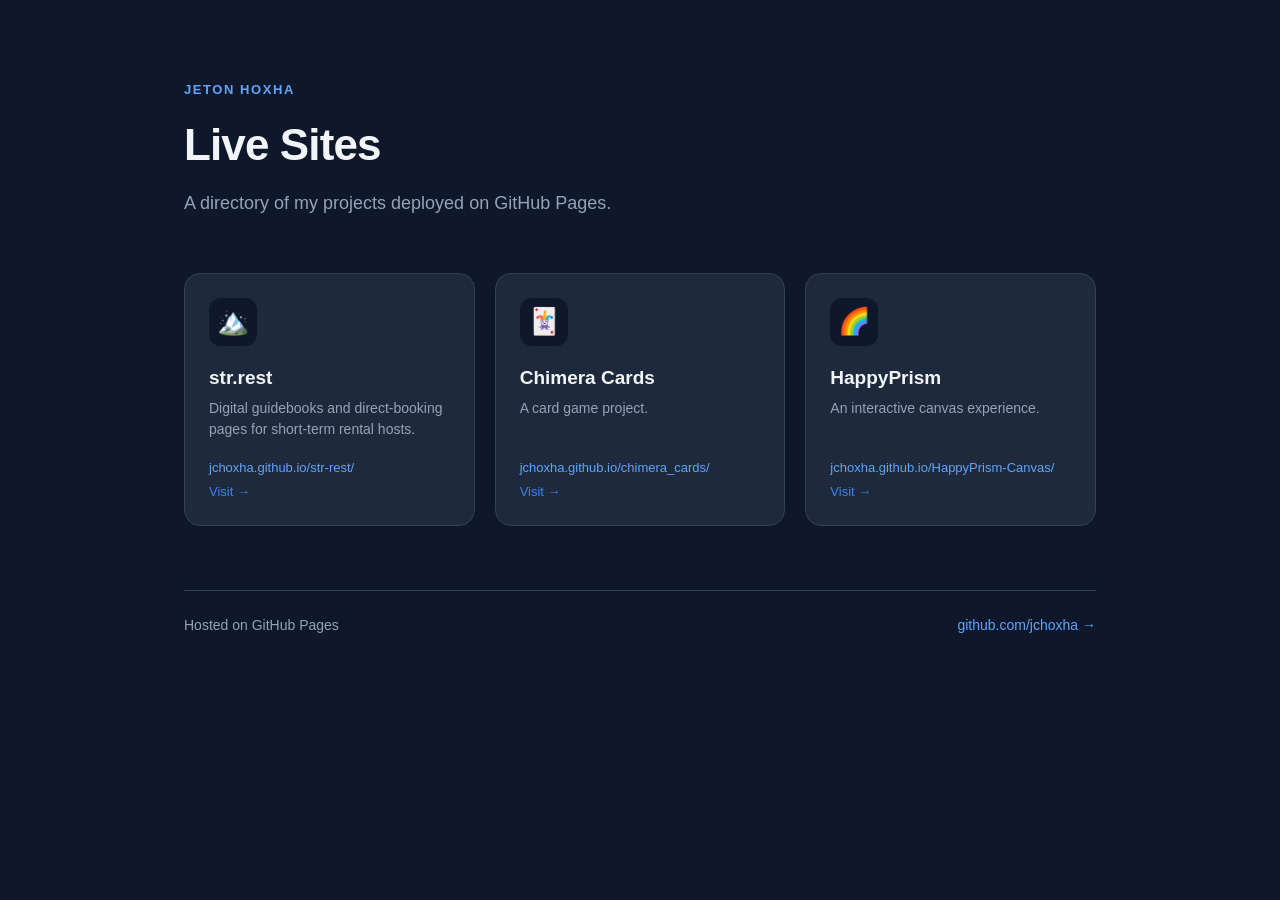
==== index.html @ ea003ee2 "Directory of live GitHub Pages sites Self-contained static index.html (no build) listing my deployed" ====
<!DOCTYPE html>
<html lang="en">
<head>
  <meta charset="UTF-8" />
  <meta name="viewport" content="width=device-width, initial-scale=1.0" />
  <title>Jeton Hoxha — Live Sites</title>
  <meta name="description" content="A directory of my live GitHub Pages sites and projects." />
  <link rel="icon" href="data:image/svg+xml,<svg xmlns='http://www.w3.org/2000/svg' viewBox='0 0 100 100'><text y='.9em' font-size='90'>🗂️</text></svg>" />
  <style>
    :root {
      --bg: #0f172a;
      --bg-card: #1e293b;
      --border: #334155;
      --border-hover: #3b82f6;
      --text: #f1f5f9;
      --text-muted: #94a3b8;
      --accent: #3b82f6;
      --accent-soft: #60a5fa;
    }
    * { box-sizing: border-box; margin: 0; padding: 0; }
    body {
      font-family: -apple-system, BlinkMacSystemFont, "Segoe UI", Roboto, Helvetica, Arial, sans-serif;
      background: var(--bg);
      color: var(--text);
      min-height: 100vh;
      line-height: 1.5;
      -webkit-font-smoothing: antialiased;
    }
    .wrap { max-width: 960px; margin: 0 auto; padding: 80px 24px 64px; }
    header { margin-bottom: 56px; }
    .eyebrow {
      font-size: 13px; font-weight: 600; letter-spacing: 0.12em;
      text-transform: uppercase; color: var(--accent-soft); margin-bottom: 12px;
    }
    h1 { font-size: 44px; font-weight: 700; letter-spacing: -0.02em; }
    .sub { font-size: 18px; color: var(--text-muted); margin-top: 12px; max-width: 560px; }
    .grid {
      display: grid; gap: 20px;
      grid-template-columns: repeat(auto-fill, minmax(280px, 1fr));
    }
    .card {
      display: flex; flex-direction: column;
      background: var(--bg-card);
      border: 1px solid var(--border);
      border-radius: 16px;
      padding: 24px;
      text-decoration: none;
      color: inherit;
      transition: transform 0.18s ease, border-color 0.18s ease;
    }
    .card:hover { transform: translateY(-4px); border-color: var(--border-hover); }
    .card-emoji {
      width: 48px; height: 48px; border-radius: 12px;
      background: var(--bg); display: flex; align-items: center;
      justify-content: center; font-size: 26px; margin-bottom: 18px;
    }
    .card-title { font-size: 19px; font-weight: 600; }
    .card-desc { font-size: 14px; color: var(--text-muted); margin-top: 6px; flex: 1; }
    .card-link {
      font-size: 13px; color: var(--accent-soft); margin-top: 18px;
      display: flex; align-items: center; gap: 6px;
      word-break: break-all;
    }
    .card-cta { margin-top: 4px; font-size: 13px; font-weight: 500; color: var(--accent); }
    footer {
      margin-top: 64px; padding-top: 24px; border-top: 1px solid var(--border);
      font-size: 14px; color: var(--text-muted);
      display: flex; flex-wrap: wrap; gap: 16px; justify-content: space-between;
    }
    footer a { color: var(--accent-soft); text-decoration: none; }
    footer a:hover { text-decoration: underline; }
    @media (max-width: 600px) { h1 { font-size: 34px; } .wrap { padding-top: 56px; } }
  </style>
</head>
<body>
  <div class="wrap">
    <header>
      <div class="eyebrow">Jeton Hoxha</div>
      <h1>Live Sites</h1>
      <p class="sub">A directory of my projects deployed on GitHub Pages.</p>
    </header>

    <main class="grid" id="sites">
      <!-- Cards are rendered from the SITES array below so adding a new site is one line. -->
    </main>

    <footer>
      <span>Hosted on GitHub Pages</span>
      <a href="https://github.com/jchoxha" target="_blank" rel="noopener">github.com/jchoxha →</a>
    </footer>
  </div>

  <script>
    // To add a site: append an entry. emoji is optional (defaults to 🔗).
    const SITES = [
      {
        emoji: "🏔️",
        title: "str.rest",
        desc: "Digital guidebooks and direct-booking pages for short-term rental hosts.",
        url: "https://jchoxha.github.io/str-rest/"
      },
      {
        emoji: "🃏",
        title: "Chimera Cards",
        desc: "A card game project.",
        url: "https://jchoxha.github.io/chimera_cards/"
      },
      {
        emoji: "🌈",
        title: "HappyPrism",
        desc: "An interactive canvas experience.",
        url: "https://jchoxha.github.io/HappyPrism-Canvas/"
      }
    ];

    const grid = document.getElementById("sites");
    grid.innerHTML = SITES.map(s => `
      <a class="card" href="${s.url}" target="_blank" rel="noopener">
        <div class="card-emoji">${s.emoji || "🔗"}</div>
        <div class="card-title">${s.title}</div>
        <div class="card-desc">${s.desc || ""}</div>
        <div class="card-link">${s.url.replace(/^https?:\/\//, "")}</div>
        <div class="card-cta">Visit →</div>
      </a>
    `).join("");
  </script>
</body>
</html>
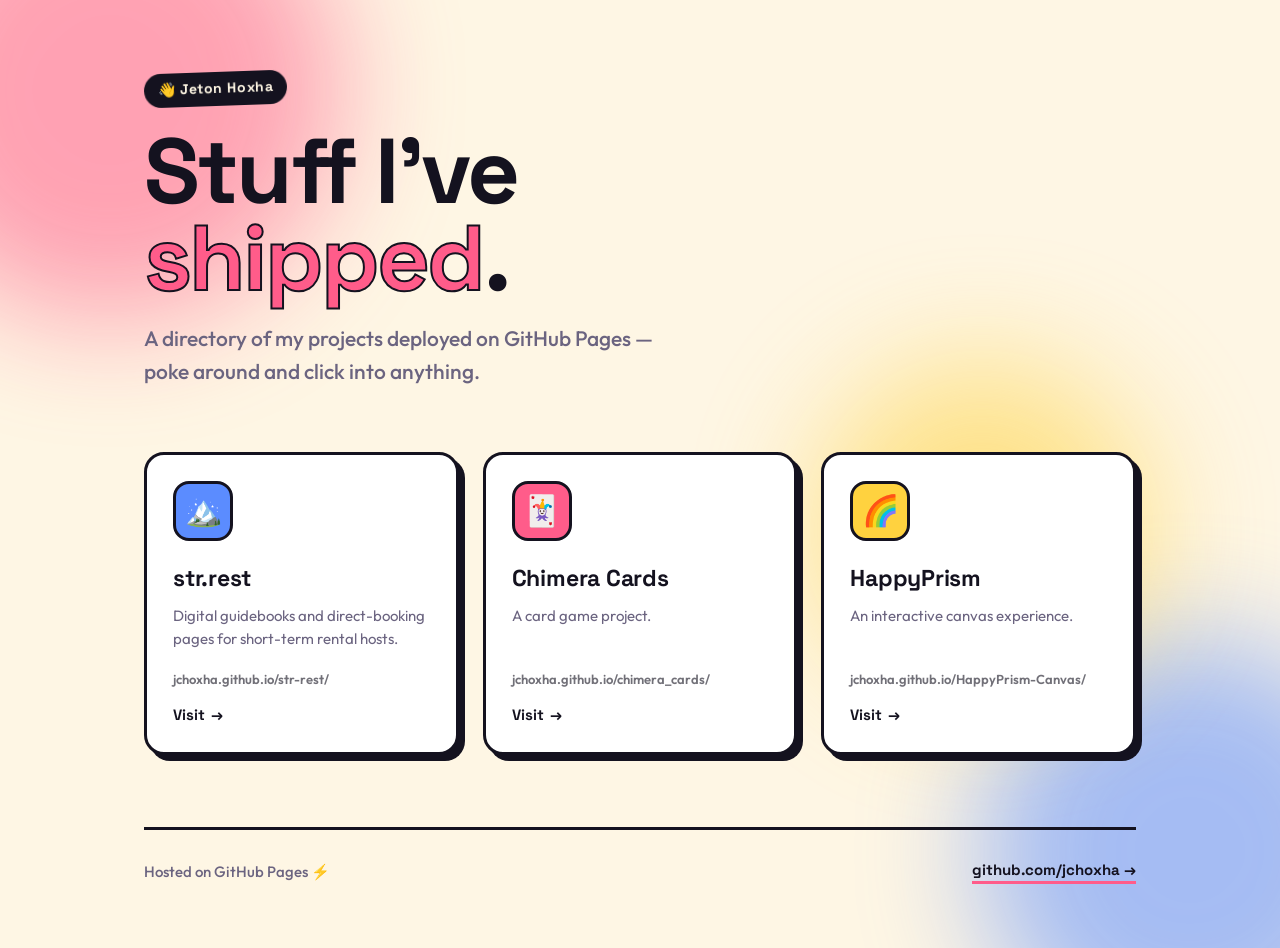
==== commit 603f5b0a: "Redesign site directory with bold, playful neo-brutalist look - Animated gradient background blobs (" ====
--- a/index.html
+++ b/index.html
@@ -5,79 +5,169 @@
   <meta name="viewport" content="width=device-width, initial-scale=1.0" />
   <title>Jeton Hoxha — Live Sites</title>
   <meta name="description" content="A directory of my live GitHub Pages sites and projects." />
-  <link rel="icon" href="data:image/svg+xml,<svg xmlns='http://www.w3.org/2000/svg' viewBox='0 0 100 100'><text y='.9em' font-size='90'>🗂️</text></svg>" />
+  <link rel="icon" href="data:image/svg+xml,<svg xmlns='http://www.w3.org/2000/svg' viewBox='0 0 100 100'><text y='.9em' font-size='90'>🚀</text></svg>" />
+  <link rel="preconnect" href="https://fonts.googleapis.com" />
+  <link rel="preconnect" href="https://fonts.gstatic.com" crossorigin />
+  <link href="https://fonts.googleapis.com/css2?family=Space+Grotesk:wght@400;500;600;700&family=Outfit:wght@400;500;600&display=swap" rel="stylesheet" />
   <style>
     :root {
-      --bg: #0f172a;
-      --bg-card: #1e293b;
-      --border: #334155;
-      --border-hover: #3b82f6;
-      --text: #f1f5f9;
-      --text-muted: #94a3b8;
-      --accent: #3b82f6;
-      --accent-soft: #60a5fa;
+      --ink: #14121f;
+      --paper: #fef6e4;
+      --paper-2: #fff;
+      --muted: #6b6480;
+      --line: #14121f;
+      --shadow: 6px 6px 0 var(--ink);
+      --shadow-lg: 10px 10px 0 var(--ink);
     }
     * { box-sizing: border-box; margin: 0; padding: 0; }
+    html { scroll-behavior: smooth; }
     body {
-      font-family: -apple-system, BlinkMacSystemFont, "Segoe UI", Roboto, Helvetica, Arial, sans-serif;
-      background: var(--bg);
-      color: var(--text);
+      font-family: "Outfit", -apple-system, BlinkMacSystemFont, "Segoe UI", sans-serif;
+      color: var(--ink);
+      background: var(--paper);
       min-height: 100vh;
-      line-height: 1.5;
+      line-height: 1.55;
       -webkit-font-smoothing: antialiased;
-    }
-    .wrap { max-width: 960px; margin: 0 auto; padding: 80px 24px 64px; }
-    header { margin-bottom: 56px; }
+      overflow-x: hidden;
+    }
+
+    /* Animated playful background blobs */
+    .blob {
+      position: fixed;
+      border-radius: 50%;
+      filter: blur(60px);
+      opacity: 0.55;
+      z-index: 0;
+      pointer-events: none;
+      animation: float 18s ease-in-out infinite;
+    }
+    .blob.b1 { width: 460px; height: 460px; background: #ff5c8a; top: -140px; left: -120px; }
+    .blob.b2 { width: 420px; height: 420px; background: #5b8cff; bottom: -160px; right: -120px; animation-delay: -6s; }
+    .blob.b3 { width: 340px; height: 340px; background: #ffd23f; top: 40%; right: 10%; animation-delay: -11s; }
+    @keyframes float {
+      0%, 100% { transform: translate(0, 0) scale(1); }
+      33% { transform: translate(40px, -50px) scale(1.1); }
+      66% { transform: translate(-30px, 40px) scale(0.95); }
+    }
+    @media (prefers-reduced-motion: reduce) {
+      .blob { animation: none; }
+      .card:hover { transform: none !important; }
+    }
+
+    .wrap { position: relative; z-index: 1; max-width: 1040px; margin: 0 auto; padding: 72px 24px 64px; }
+
+    /* Header */
+    header { margin-bottom: 64px; }
     .eyebrow {
-      font-size: 13px; font-weight: 600; letter-spacing: 0.12em;
-      text-transform: uppercase; color: var(--accent-soft); margin-bottom: 12px;
-    }
-    h1 { font-size: 44px; font-weight: 700; letter-spacing: -0.02em; }
-    .sub { font-size: 18px; color: var(--text-muted); margin-top: 12px; max-width: 560px; }
+      display: inline-block;
+      font-family: "Space Grotesk", sans-serif;
+      font-size: 14px; font-weight: 700; letter-spacing: 0.04em;
+      background: var(--ink); color: var(--paper);
+      padding: 6px 14px; border-radius: 999px;
+      transform: rotate(-2deg);
+      margin-bottom: 22px;
+    }
+    h1 {
+      font-family: "Space Grotesk", sans-serif;
+      font-size: clamp(48px, 9vw, 92px);
+      font-weight: 700; line-height: 0.95; letter-spacing: -0.03em;
+    }
+    h1 .pop {
+      display: inline-block;
+      color: #ff5c8a;
+      -webkit-text-stroke: 2px var(--ink);
+      transition: transform 0.2s ease;
+    }
+    h1 .pop:hover { transform: rotate(-4deg) scale(1.05); }
+    .sub {
+      font-size: clamp(17px, 2.2vw, 21px); color: var(--muted);
+      margin-top: 20px; max-width: 540px; font-weight: 500;
+    }
+
+    /* Grid */
     .grid {
-      display: grid; gap: 20px;
-      grid-template-columns: repeat(auto-fill, minmax(280px, 1fr));
+      display: grid; gap: 24px;
+      grid-template-columns: repeat(auto-fill, minmax(290px, 1fr));
     }
     .card {
+      position: relative;
       display: flex; flex-direction: column;
-      background: var(--bg-card);
-      border: 1px solid var(--border);
-      border-radius: 16px;
-      padding: 24px;
+      background: var(--paper-2);
+      border: 3px solid var(--ink);
+      border-radius: 20px;
+      padding: 26px;
       text-decoration: none;
       color: inherit;
-      transition: transform 0.18s ease, border-color 0.18s ease;
-    }
-    .card:hover { transform: translateY(-4px); border-color: var(--border-hover); }
+      box-shadow: var(--shadow);
+      transition: transform 0.18s cubic-bezier(.34,1.56,.64,1), box-shadow 0.18s ease;
+      overflow: hidden;
+    }
+    .card::before {
+      content: "";
+      position: absolute; inset: 0;
+      background: var(--card-color, #ff5c8a);
+      opacity: 0; transition: opacity 0.18s ease;
+      z-index: 0;
+    }
+    .card:hover { transform: translate(-2px, -6px) rotate(var(--tilt, -1deg)); box-shadow: var(--shadow-lg); }
+    .card:hover::before { opacity: 0.12; }
+    .card:focus-visible { outline: 3px dashed var(--ink); outline-offset: 3px; }
+    .card > * { position: relative; z-index: 1; }
     .card-emoji {
-      width: 48px; height: 48px; border-radius: 12px;
-      background: var(--bg); display: flex; align-items: center;
-      justify-content: center; font-size: 26px; margin-bottom: 18px;
-    }
-    .card-title { font-size: 19px; font-weight: 600; }
-    .card-desc { font-size: 14px; color: var(--text-muted); margin-top: 6px; flex: 1; }
+      width: 60px; height: 60px; border-radius: 16px;
+      background: var(--card-color, #ff5c8a);
+      border: 3px solid var(--ink);
+      display: flex; align-items: center; justify-content: center;
+      font-size: 30px; margin-bottom: 20px;
+      transition: transform 0.2s ease;
+    }
+    .card:hover .card-emoji { transform: rotate(-8deg) scale(1.08); }
+    .card-title {
+      font-family: "Space Grotesk", sans-serif;
+      font-size: 23px; font-weight: 700; letter-spacing: -0.01em;
+    }
+    .card-desc { font-size: 15px; color: var(--muted); margin-top: 8px; flex: 1; }
     .card-link {
-      font-size: 13px; color: var(--accent-soft); margin-top: 18px;
-      display: flex; align-items: center; gap: 6px;
-      word-break: break-all;
-    }
-    .card-cta { margin-top: 4px; font-size: 13px; font-weight: 500; color: var(--accent); }
+      font-size: 13px; font-weight: 600; color: var(--ink); opacity: 0.6;
+      margin-top: 18px; word-break: break-all;
+    }
+    .card-cta {
+      margin-top: 14px;
+      font-family: "Space Grotesk", sans-serif;
+      font-weight: 700; font-size: 15px;
+      display: inline-flex; align-items: center; gap: 6px;
+    }
+    .card-cta .arrow { transition: transform 0.2s ease; }
+    .card:hover .card-cta .arrow { transform: translateX(5px); }
+
+    /* Footer */
     footer {
-      margin-top: 64px; padding-top: 24px; border-top: 1px solid var(--border);
-      font-size: 14px; color: var(--text-muted);
-      display: flex; flex-wrap: wrap; gap: 16px; justify-content: space-between;
-    }
-    footer a { color: var(--accent-soft); text-decoration: none; }
-    footer a:hover { text-decoration: underline; }
-    @media (max-width: 600px) { h1 { font-size: 34px; } .wrap { padding-top: 56px; } }
+      margin-top: 72px; padding-top: 28px;
+      border-top: 3px solid var(--ink);
+      font-size: 15px; font-weight: 500; color: var(--muted);
+      display: flex; flex-wrap: wrap; gap: 16px; justify-content: space-between; align-items: center;
+    }
+    footer a {
+      font-family: "Space Grotesk", sans-serif; font-weight: 700;
+      color: var(--ink); text-decoration: none;
+      border-bottom: 3px solid #ff5c8a;
+      transition: background 0.15s ease;
+    }
+    footer a:hover { background: #ffd23f; }
+
+    @media (max-width: 600px) { .wrap { padding-top: 52px; } }
   </style>
 </head>
 <body>
+  <div class="blob b1"></div>
+  <div class="blob b2"></div>
+  <div class="blob b3"></div>
+
   <div class="wrap">
     <header>
-      <div class="eyebrow">Jeton Hoxha</div>
-      <h1>Live Sites</h1>
-      <p class="sub">A directory of my projects deployed on GitHub Pages.</p>
+      <span class="eyebrow">👋 Jeton Hoxha</span>
+      <h1>Stuff I've<br /><span class="pop">shipped</span>.</h1>
+      <p class="sub">A directory of my projects deployed on GitHub Pages — poke around and click into anything.</p>
     </header>
 
     <main class="grid" id="sites">
@@ -85,44 +175,54 @@
     </main>
 
     <footer>
-      <span>Hosted on GitHub Pages</span>
+      <span>Hosted on GitHub Pages ⚡</span>
       <a href="https://github.com/jchoxha" target="_blank" rel="noopener">github.com/jchoxha →</a>
     </footer>
   </div>
 
   <script>
-    // To add a site: append an entry. emoji is optional (defaults to 🔗).
+    // To add a site: append an entry. emoji & color are optional.
     const SITES = [
       {
         emoji: "🏔️",
         title: "str.rest",
         desc: "Digital guidebooks and direct-booking pages for short-term rental hosts.",
-        url: "https://jchoxha.github.io/str-rest/"
+        url: "https://jchoxha.github.io/str-rest/",
+        color: "#5b8cff"
       },
       {
         emoji: "🃏",
         title: "Chimera Cards",
         desc: "A card game project.",
-        url: "https://jchoxha.github.io/chimera_cards/"
+        url: "https://jchoxha.github.io/chimera_cards/",
+        color: "#ff5c8a"
       },
       {
         emoji: "🌈",
         title: "HappyPrism",
         desc: "An interactive canvas experience.",
-        url: "https://jchoxha.github.io/HappyPrism-Canvas/"
+        url: "https://jchoxha.github.io/HappyPrism-Canvas/",
+        color: "#ffd23f"
       }
     ];
 
+    // Fallback palette + slight random tilt for that hand-placed, playful feel.
+    const PALETTE = ["#ff5c8a", "#5b8cff", "#ffd23f", "#3ddc97", "#b06bff", "#ff8c42"];
+    const TILTS = ["-1.5deg", "1.2deg", "-1deg", "1.5deg"];
+
     const grid = document.getElementById("sites");
-    grid.innerHTML = SITES.map(s => `
-      <a class="card" href="${s.url}" target="_blank" rel="noopener">
+    grid.innerHTML = SITES.map((s, i) => {
+      const color = s.color || PALETTE[i % PALETTE.length];
+      const tilt = TILTS[i % TILTS.length];
+      return `
+      <a class="card" style="--card-color:${color}; --tilt:${tilt};" href="${s.url}" target="_blank" rel="noopener">
         <div class="card-emoji">${s.emoji || "🔗"}</div>
         <div class="card-title">${s.title}</div>
         <div class="card-desc">${s.desc || ""}</div>
         <div class="card-link">${s.url.replace(/^https?:\/\//, "")}</div>
-        <div class="card-cta">Visit →</div>
-      </a>
-    `).join("");
+        <div class="card-cta">Visit <span class="arrow">→</span></div>
+      </a>`;
+    }).join("");
   </script>
 </body>
 </html>
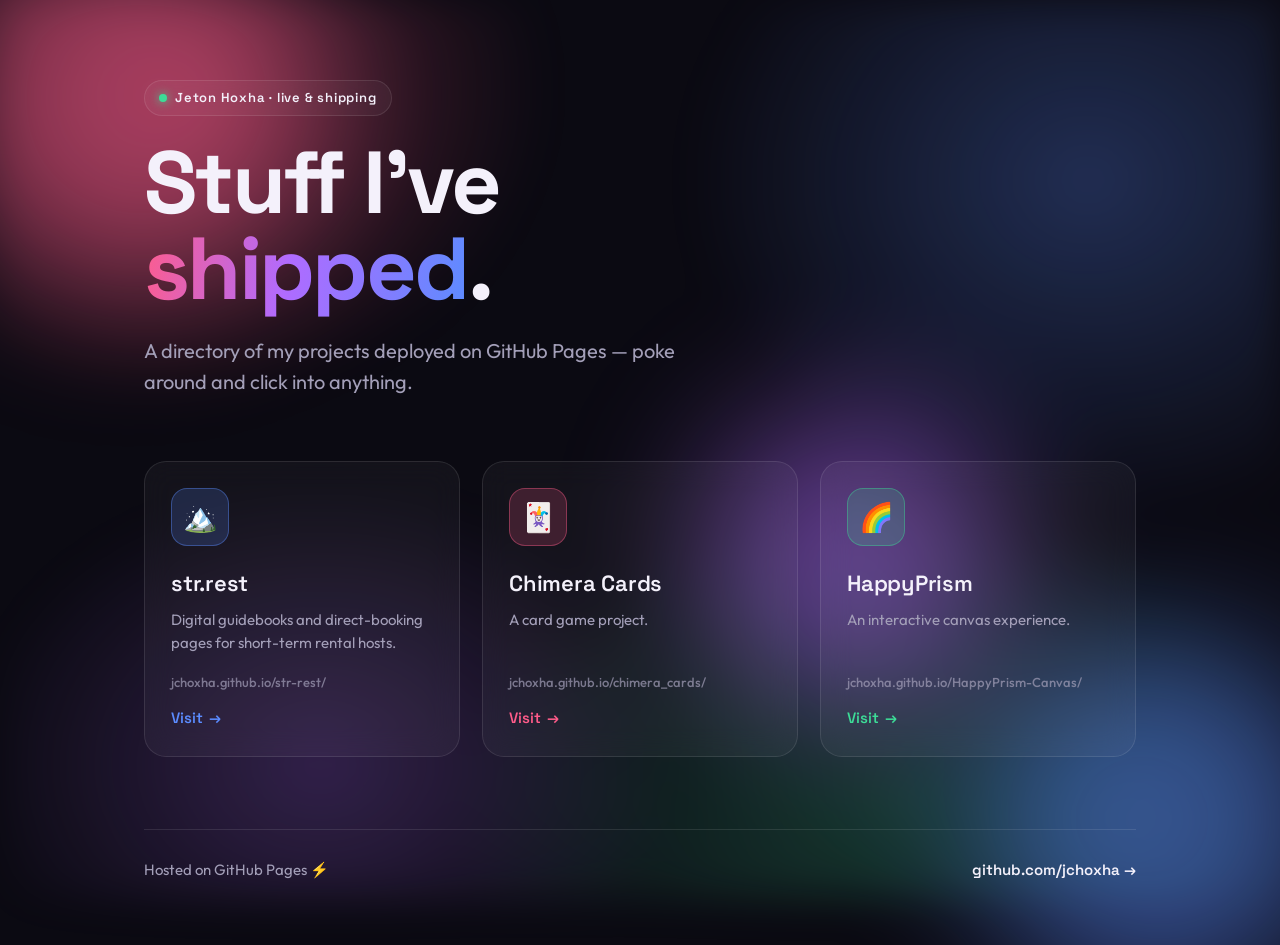
==== commit 074551e1: "Restyle directory to dark, playful glassmorphism look - Deep dark canvas with glowing animated gradi" ====
--- a/index.html
+++ b/index.html
@@ -11,162 +11,180 @@
   <link href="https://fonts.googleapis.com/css2?family=Space+Grotesk:wght@400;500;600;700&family=Outfit:wght@400;500;600&display=swap" rel="stylesheet" />
   <style>
     :root {
-      --ink: #14121f;
-      --paper: #fef6e4;
-      --paper-2: #fff;
-      --muted: #6b6480;
-      --line: #14121f;
-      --shadow: 6px 6px 0 var(--ink);
-      --shadow-lg: 10px 10px 0 var(--ink);
+      --bg: #0b0a12;
+      --bg-2: #120f1d;
+      --card: rgba(255, 255, 255, 0.04);
+      --card-hover: rgba(255, 255, 255, 0.07);
+      --border: rgba(255, 255, 255, 0.10);
+      --text: #f4f1fb;
+      --muted: #a39fb8;
     }
     * { box-sizing: border-box; margin: 0; padding: 0; }
     html { scroll-behavior: smooth; }
     body {
       font-family: "Outfit", -apple-system, BlinkMacSystemFont, "Segoe UI", sans-serif;
-      color: var(--ink);
-      background: var(--paper);
+      color: var(--text);
+      background: var(--bg);
       min-height: 100vh;
       line-height: 1.55;
       -webkit-font-smoothing: antialiased;
       overflow-x: hidden;
     }
 
-    /* Animated playful background blobs */
-    .blob {
-      position: fixed;
-      border-radius: 50%;
-      filter: blur(60px);
-      opacity: 0.55;
-      z-index: 0;
-      pointer-events: none;
-      animation: float 18s ease-in-out infinite;
-    }
-    .blob.b1 { width: 460px; height: 460px; background: #ff5c8a; top: -140px; left: -120px; }
-    .blob.b2 { width: 420px; height: 420px; background: #5b8cff; bottom: -160px; right: -120px; animation-delay: -6s; }
-    .blob.b3 { width: 340px; height: 340px; background: #ffd23f; top: 40%; right: 10%; animation-delay: -11s; }
+    /* Glowing animated background */
+    .bg {
+      position: fixed; inset: 0; z-index: 0; pointer-events: none;
+      background:
+        radial-gradient(40% 50% at 15% 10%, rgba(255, 92, 138, 0.30), transparent 70%),
+        radial-gradient(45% 55% at 85% 20%, rgba(91, 140, 255, 0.28), transparent 70%),
+        radial-gradient(50% 50% at 70% 90%, rgba(61, 220, 151, 0.22), transparent 70%),
+        radial-gradient(40% 45% at 25% 85%, rgba(176, 107, 255, 0.24), transparent 70%);
+      filter: blur(20px);
+    }
+    .bg .blob {
+      position: absolute; border-radius: 50%; filter: blur(70px); opacity: 0.5;
+      animation: float 20s ease-in-out infinite;
+    }
+    .bg .b1 { width: 380px; height: 380px; background: #ff5c8a; top: -90px; left: -60px; }
+    .bg .b2 { width: 360px; height: 360px; background: #5b8cff; bottom: -100px; right: -60px; animation-delay: -7s; }
+    .bg .b3 { width: 300px; height: 300px; background: #b06bff; top: 45%; left: 55%; animation-delay: -13s; }
+    /* subtle starfield grain */
+    .bg::after {
+      content: ""; position: absolute; inset: 0; opacity: 0.04;
+      background-image: radial-gradient(rgba(255,255,255,0.8) 1px, transparent 1px);
+      background-size: 32px 32px;
+    }
     @keyframes float {
       0%, 100% { transform: translate(0, 0) scale(1); }
-      33% { transform: translate(40px, -50px) scale(1.1); }
-      66% { transform: translate(-30px, 40px) scale(0.95); }
+      33% { transform: translate(50px, -40px) scale(1.12); }
+      66% { transform: translate(-30px, 50px) scale(0.92); }
     }
     @media (prefers-reduced-motion: reduce) {
-      .blob { animation: none; }
+      .bg .blob { animation: none; }
       .card:hover { transform: none !important; }
     }
 
-    .wrap { position: relative; z-index: 1; max-width: 1040px; margin: 0 auto; padding: 72px 24px 64px; }
+    .wrap { position: relative; z-index: 1; max-width: 1040px; margin: 0 auto; padding: 80px 24px 64px; }
 
     /* Header */
     header { margin-bottom: 64px; }
     .eyebrow {
-      display: inline-block;
-      font-family: "Space Grotesk", sans-serif;
-      font-size: 14px; font-weight: 700; letter-spacing: 0.04em;
-      background: var(--ink); color: var(--paper);
-      padding: 6px 14px; border-radius: 999px;
-      transform: rotate(-2deg);
-      margin-bottom: 22px;
-    }
+      display: inline-flex; align-items: center; gap: 8px;
+      font-family: "Space Grotesk", sans-serif;
+      font-size: 13px; font-weight: 600; letter-spacing: 0.06em;
+      color: var(--text);
+      background: var(--card); border: 1px solid var(--border);
+      padding: 7px 14px; border-radius: 999px;
+      backdrop-filter: blur(12px);
+      margin-bottom: 24px;
+    }
+    .eyebrow .dot {
+      width: 8px; height: 8px; border-radius: 50%; background: #3ddc97;
+      box-shadow: 0 0 10px #3ddc97; animation: pulse 2s ease-in-out infinite;
+    }
+    @keyframes pulse { 0%,100% { opacity: 1; } 50% { opacity: 0.35; } }
     h1 {
       font-family: "Space Grotesk", sans-serif;
-      font-size: clamp(48px, 9vw, 92px);
-      font-weight: 700; line-height: 0.95; letter-spacing: -0.03em;
-    }
-    h1 .pop {
-      display: inline-block;
-      color: #ff5c8a;
-      -webkit-text-stroke: 2px var(--ink);
-      transition: transform 0.2s ease;
-    }
-    h1 .pop:hover { transform: rotate(-4deg) scale(1.05); }
+      font-size: clamp(46px, 8.5vw, 88px);
+      font-weight: 700; line-height: 0.98; letter-spacing: -0.03em;
+    }
+    h1 .grad {
+      background: linear-gradient(100deg, #ff5c8a, #b06bff 45%, #5b8cff);
+      -webkit-background-clip: text; background-clip: text;
+      -webkit-text-fill-color: transparent;
+    }
     .sub {
-      font-size: clamp(17px, 2.2vw, 21px); color: var(--muted);
-      margin-top: 20px; max-width: 540px; font-weight: 500;
+      font-size: clamp(17px, 2.2vw, 20px); color: var(--muted);
+      margin-top: 22px; max-width: 540px; font-weight: 400;
     }
 
     /* Grid */
     .grid {
-      display: grid; gap: 24px;
+      display: grid; gap: 22px;
       grid-template-columns: repeat(auto-fill, minmax(290px, 1fr));
     }
     .card {
       position: relative;
       display: flex; flex-direction: column;
-      background: var(--paper-2);
-      border: 3px solid var(--ink);
-      border-radius: 20px;
+      background: var(--card);
+      border: 1px solid var(--border);
+      border-radius: 22px;
       padding: 26px;
       text-decoration: none;
       color: inherit;
-      box-shadow: var(--shadow);
-      transition: transform 0.18s cubic-bezier(.34,1.56,.64,1), box-shadow 0.18s ease;
+      backdrop-filter: blur(14px);
+      -webkit-backdrop-filter: blur(14px);
+      transition: transform 0.25s cubic-bezier(.34,1.4,.5,1), background 0.25s ease, border-color 0.25s ease, box-shadow 0.25s ease;
       overflow: hidden;
     }
+    /* color glow wash from the card's accent */
     .card::before {
-      content: "";
-      position: absolute; inset: 0;
-      background: var(--card-color, #ff5c8a);
-      opacity: 0; transition: opacity 0.18s ease;
-      z-index: 0;
-    }
-    .card:hover { transform: translate(-2px, -6px) rotate(var(--tilt, -1deg)); box-shadow: var(--shadow-lg); }
-    .card:hover::before { opacity: 0.12; }
-    .card:focus-visible { outline: 3px dashed var(--ink); outline-offset: 3px; }
+      content: ""; position: absolute; inset: 0; z-index: 0;
+      background: radial-gradient(120% 90% at 50% -10%, var(--card-color, #ff5c8a), transparent 60%);
+      opacity: 0; transition: opacity 0.3s ease;
+    }
+    .card:hover {
+      transform: translateY(-6px);
+      background: var(--card-hover);
+      border-color: color-mix(in srgb, var(--card-color, #ff5c8a) 55%, transparent);
+      box-shadow: 0 20px 50px -20px color-mix(in srgb, var(--card-color, #ff5c8a) 70%, transparent);
+    }
+    .card:hover::before { opacity: 0.16; }
+    .card:focus-visible { outline: 2px solid var(--card-color, #ff5c8a); outline-offset: 3px; }
     .card > * { position: relative; z-index: 1; }
     .card-emoji {
-      width: 60px; height: 60px; border-radius: 16px;
-      background: var(--card-color, #ff5c8a);
-      border: 3px solid var(--ink);
+      width: 58px; height: 58px; border-radius: 16px;
+      background: color-mix(in srgb, var(--card-color, #ff5c8a) 18%, transparent);
+      border: 1px solid color-mix(in srgb, var(--card-color, #ff5c8a) 40%, transparent);
       display: flex; align-items: center; justify-content: center;
-      font-size: 30px; margin-bottom: 20px;
-      transition: transform 0.2s ease;
-    }
-    .card:hover .card-emoji { transform: rotate(-8deg) scale(1.08); }
+      font-size: 28px; margin-bottom: 20px;
+      transition: transform 0.25s ease;
+    }
+    .card:hover .card-emoji { transform: rotate(-8deg) scale(1.1); }
     .card-title {
       font-family: "Space Grotesk", sans-serif;
-      font-size: 23px; font-weight: 700; letter-spacing: -0.01em;
+      font-size: 22px; font-weight: 600; letter-spacing: -0.01em;
     }
     .card-desc { font-size: 15px; color: var(--muted); margin-top: 8px; flex: 1; }
-    .card-link {
-      font-size: 13px; font-weight: 600; color: var(--ink); opacity: 0.6;
-      margin-top: 18px; word-break: break-all;
-    }
+    .card-link { font-size: 13px; font-weight: 500; color: var(--muted); opacity: 0.7; margin-top: 18px; word-break: break-all; }
     .card-cta {
       margin-top: 14px;
       font-family: "Space Grotesk", sans-serif;
-      font-weight: 700; font-size: 15px;
+      font-weight: 600; font-size: 15px;
+      color: var(--card-color, #ff5c8a);
       display: inline-flex; align-items: center; gap: 6px;
     }
-    .card-cta .arrow { transition: transform 0.2s ease; }
+    .card-cta .arrow { transition: transform 0.25s ease; }
     .card:hover .card-cta .arrow { transform: translateX(5px); }
 
     /* Footer */
     footer {
       margin-top: 72px; padding-top: 28px;
-      border-top: 3px solid var(--ink);
-      font-size: 15px; font-weight: 500; color: var(--muted);
+      border-top: 1px solid var(--border);
+      font-size: 15px; color: var(--muted);
       display: flex; flex-wrap: wrap; gap: 16px; justify-content: space-between; align-items: center;
     }
     footer a {
-      font-family: "Space Grotesk", sans-serif; font-weight: 700;
-      color: var(--ink); text-decoration: none;
-      border-bottom: 3px solid #ff5c8a;
-      transition: background 0.15s ease;
-    }
-    footer a:hover { background: #ffd23f; }
-
-    @media (max-width: 600px) { .wrap { padding-top: 52px; } }
+      font-family: "Space Grotesk", sans-serif; font-weight: 600;
+      color: var(--text); text-decoration: none;
+      transition: color 0.2s ease;
+    }
+    footer a:hover { color: #ff5c8a; }
+
+    @media (max-width: 600px) { .wrap { padding-top: 56px; } }
   </style>
 </head>
 <body>
-  <div class="blob b1"></div>
-  <div class="blob b2"></div>
-  <div class="blob b3"></div>
+  <div class="bg" aria-hidden="true">
+    <div class="blob b1"></div>
+    <div class="blob b2"></div>
+    <div class="blob b3"></div>
+  </div>
 
   <div class="wrap">
     <header>
-      <span class="eyebrow">👋 Jeton Hoxha</span>
-      <h1>Stuff I've<br /><span class="pop">shipped</span>.</h1>
+      <span class="eyebrow"><span class="dot"></span> Jeton Hoxha · live &amp; shipping</span>
+      <h1>Stuff I've<br /><span class="grad">shipped</span>.</h1>
       <p class="sub">A directory of my projects deployed on GitHub Pages — poke around and click into anything.</p>
     </header>
 
@@ -202,20 +220,18 @@
         title: "HappyPrism",
         desc: "An interactive canvas experience.",
         url: "https://jchoxha.github.io/HappyPrism-Canvas/",
-        color: "#ffd23f"
+        color: "#3ddc97"
       }
     ];
 
-    // Fallback palette + slight random tilt for that hand-placed, playful feel.
-    const PALETTE = ["#ff5c8a", "#5b8cff", "#ffd23f", "#3ddc97", "#b06bff", "#ff8c42"];
-    const TILTS = ["-1.5deg", "1.2deg", "-1deg", "1.5deg"];
+    // Fallback palette gives each card a distinct glow if color is omitted.
+    const PALETTE = ["#ff5c8a", "#5b8cff", "#3ddc97", "#b06bff", "#ffd23f", "#ff8c42"];
 
     const grid = document.getElementById("sites");
     grid.innerHTML = SITES.map((s, i) => {
       const color = s.color || PALETTE[i % PALETTE.length];
-      const tilt = TILTS[i % TILTS.length];
       return `
-      <a class="card" style="--card-color:${color}; --tilt:${tilt};" href="${s.url}" target="_blank" rel="noopener">
+      <a class="card" style="--card-color:${color};" href="${s.url}" target="_blank" rel="noopener">
         <div class="card-emoji">${s.emoji || "🔗"}</div>
         <div class="card-title">${s.title}</div>
         <div class="card-desc">${s.desc || ""}</div>
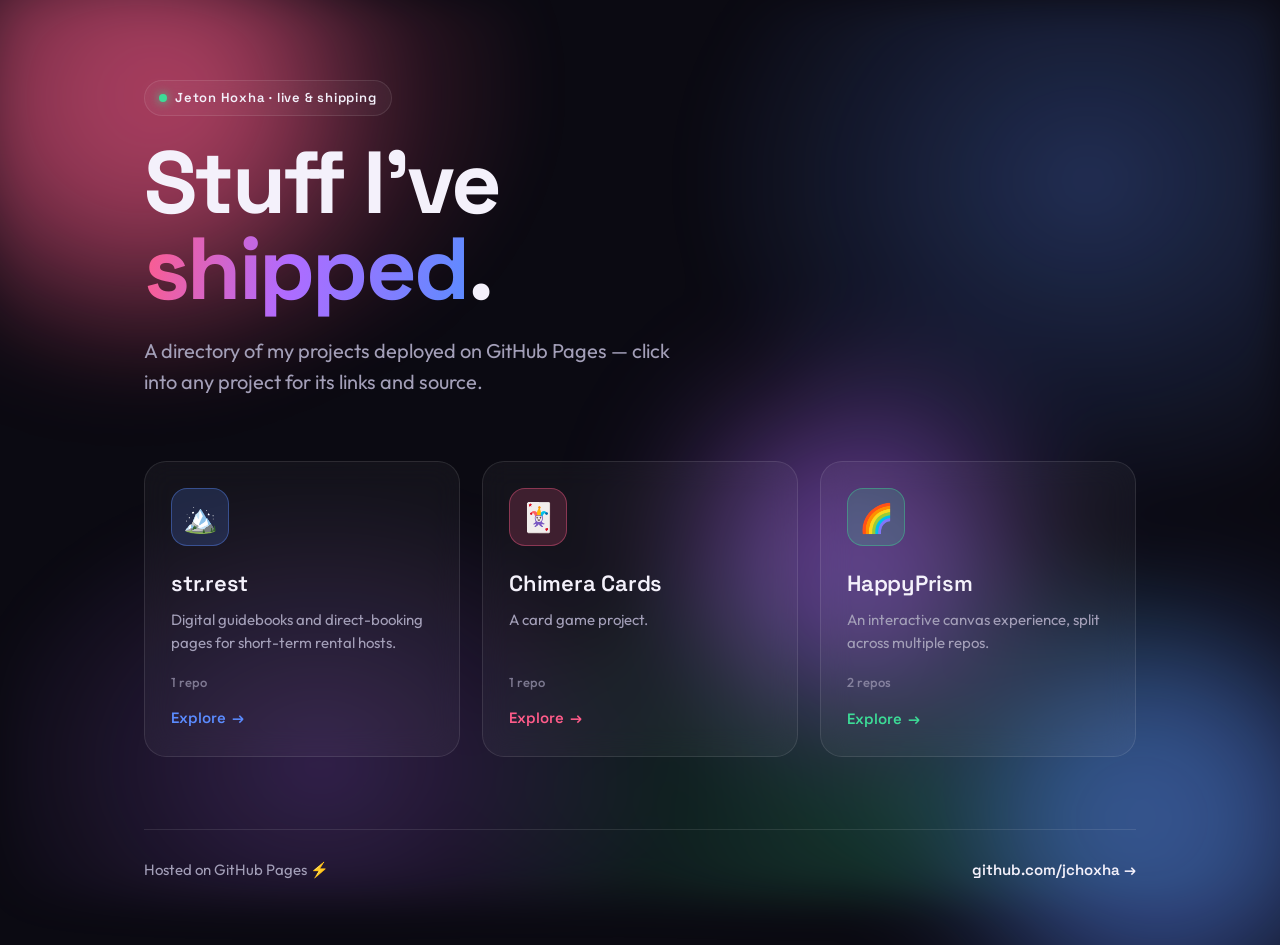
==== commit a1bc7509: "Add per-project detail pages with repo + Pages nav buttons - Home cards now link to project.html?p=<" ====
--- a/index.html
+++ b/index.html
@@ -9,96 +9,19 @@
   <link rel="preconnect" href="https://fonts.googleapis.com" />
   <link rel="preconnect" href="https://fonts.gstatic.com" crossorigin />
   <link href="https://fonts.googleapis.com/css2?family=Space+Grotesk:wght@400;500;600;700&family=Outfit:wght@400;500;600&display=swap" rel="stylesheet" />
+  <link rel="stylesheet" href="styles.css" />
   <style>
-    :root {
-      --bg: #0b0a12;
-      --bg-2: #120f1d;
-      --card: rgba(255, 255, 255, 0.04);
-      --card-hover: rgba(255, 255, 255, 0.07);
-      --border: rgba(255, 255, 255, 0.10);
-      --text: #f4f1fb;
-      --muted: #a39fb8;
-    }
-    * { box-sizing: border-box; margin: 0; padding: 0; }
-    html { scroll-behavior: smooth; }
-    body {
-      font-family: "Outfit", -apple-system, BlinkMacSystemFont, "Segoe UI", sans-serif;
-      color: var(--text);
-      background: var(--bg);
-      min-height: 100vh;
-      line-height: 1.55;
-      -webkit-font-smoothing: antialiased;
-      overflow-x: hidden;
-    }
-
-    /* Glowing animated background */
-    .bg {
-      position: fixed; inset: 0; z-index: 0; pointer-events: none;
-      background:
-        radial-gradient(40% 50% at 15% 10%, rgba(255, 92, 138, 0.30), transparent 70%),
-        radial-gradient(45% 55% at 85% 20%, rgba(91, 140, 255, 0.28), transparent 70%),
-        radial-gradient(50% 50% at 70% 90%, rgba(61, 220, 151, 0.22), transparent 70%),
-        radial-gradient(40% 45% at 25% 85%, rgba(176, 107, 255, 0.24), transparent 70%);
-      filter: blur(20px);
-    }
-    .bg .blob {
-      position: absolute; border-radius: 50%; filter: blur(70px); opacity: 0.5;
-      animation: float 20s ease-in-out infinite;
-    }
-    .bg .b1 { width: 380px; height: 380px; background: #ff5c8a; top: -90px; left: -60px; }
-    .bg .b2 { width: 360px; height: 360px; background: #5b8cff; bottom: -100px; right: -60px; animation-delay: -7s; }
-    .bg .b3 { width: 300px; height: 300px; background: #b06bff; top: 45%; left: 55%; animation-delay: -13s; }
-    /* subtle starfield grain */
-    .bg::after {
-      content: ""; position: absolute; inset: 0; opacity: 0.04;
-      background-image: radial-gradient(rgba(255,255,255,0.8) 1px, transparent 1px);
-      background-size: 32px 32px;
-    }
-    @keyframes float {
-      0%, 100% { transform: translate(0, 0) scale(1); }
-      33% { transform: translate(50px, -40px) scale(1.12); }
-      66% { transform: translate(-30px, 50px) scale(0.92); }
-    }
-    @media (prefers-reduced-motion: reduce) {
-      .bg .blob { animation: none; }
-      .card:hover { transform: none !important; }
-    }
-
-    .wrap { position: relative; z-index: 1; max-width: 1040px; margin: 0 auto; padding: 80px 24px 64px; }
-
-    /* Header */
     header { margin-bottom: 64px; }
-    .eyebrow {
-      display: inline-flex; align-items: center; gap: 8px;
-      font-family: "Space Grotesk", sans-serif;
-      font-size: 13px; font-weight: 600; letter-spacing: 0.06em;
-      color: var(--text);
-      background: var(--card); border: 1px solid var(--border);
-      padding: 7px 14px; border-radius: 999px;
-      backdrop-filter: blur(12px);
-      margin-bottom: 24px;
-    }
-    .eyebrow .dot {
-      width: 8px; height: 8px; border-radius: 50%; background: #3ddc97;
-      box-shadow: 0 0 10px #3ddc97; animation: pulse 2s ease-in-out infinite;
-    }
-    @keyframes pulse { 0%,100% { opacity: 1; } 50% { opacity: 0.35; } }
+    .eyebrow { margin-bottom: 24px; }
     h1 {
       font-family: "Space Grotesk", sans-serif;
       font-size: clamp(46px, 8.5vw, 88px);
       font-weight: 700; line-height: 0.98; letter-spacing: -0.03em;
     }
-    h1 .grad {
-      background: linear-gradient(100deg, #ff5c8a, #b06bff 45%, #5b8cff);
-      -webkit-background-clip: text; background-clip: text;
-      -webkit-text-fill-color: transparent;
-    }
     .sub {
       font-size: clamp(17px, 2.2vw, 20px); color: var(--muted);
       margin-top: 22px; max-width: 540px; font-weight: 400;
     }
-
-    /* Grid */
     .grid {
       display: grid; gap: 22px;
       grid-template-columns: repeat(auto-fill, minmax(290px, 1fr));
@@ -117,7 +40,6 @@
       transition: transform 0.25s cubic-bezier(.34,1.4,.5,1), background 0.25s ease, border-color 0.25s ease, box-shadow 0.25s ease;
       overflow: hidden;
     }
-    /* color glow wash from the card's accent */
     .card::before {
       content: ""; position: absolute; inset: 0; z-index: 0;
       background: radial-gradient(120% 90% at 50% -10%, var(--card-color, #ff5c8a), transparent 60%);
@@ -146,7 +68,7 @@
       font-size: 22px; font-weight: 600; letter-spacing: -0.01em;
     }
     .card-desc { font-size: 15px; color: var(--muted); margin-top: 8px; flex: 1; }
-    .card-link { font-size: 13px; font-weight: 500; color: var(--muted); opacity: 0.7; margin-top: 18px; word-break: break-all; }
+    .card-meta { font-size: 13px; font-weight: 500; color: var(--muted); opacity: 0.7; margin-top: 18px; }
     .card-cta {
       margin-top: 14px;
       font-family: "Space Grotesk", sans-serif;
@@ -156,21 +78,6 @@
     }
     .card-cta .arrow { transition: transform 0.25s ease; }
     .card:hover .card-cta .arrow { transform: translateX(5px); }
-
-    /* Footer */
-    footer {
-      margin-top: 72px; padding-top: 28px;
-      border-top: 1px solid var(--border);
-      font-size: 15px; color: var(--muted);
-      display: flex; flex-wrap: wrap; gap: 16px; justify-content: space-between; align-items: center;
-    }
-    footer a {
-      font-family: "Space Grotesk", sans-serif; font-weight: 600;
-      color: var(--text); text-decoration: none;
-      transition: color 0.2s ease;
-    }
-    footer a:hover { color: #ff5c8a; }
-
     @media (max-width: 600px) { .wrap { padding-top: 56px; } }
   </style>
 </head>
@@ -185,11 +92,11 @@
     <header>
       <span class="eyebrow"><span class="dot"></span> Jeton Hoxha · live &amp; shipping</span>
       <h1>Stuff I've<br /><span class="grad">shipped</span>.</h1>
-      <p class="sub">A directory of my projects deployed on GitHub Pages — poke around and click into anything.</p>
+      <p class="sub">A directory of my projects deployed on GitHub Pages — click into any project for its links and source.</p>
     </header>
 
     <main class="grid" id="sites">
-      <!-- Cards are rendered from the SITES array below so adding a new site is one line. -->
+      <!-- Cards are rendered from PROJECTS (projects.js). -->
     </main>
 
     <footer>
@@ -198,45 +105,20 @@
     </footer>
   </div>
 
+  <script src="projects.js"></script>
   <script>
-    // To add a site: append an entry. emoji & color are optional.
-    const SITES = [
-      {
-        emoji: "🏔️",
-        title: "str.rest",
-        desc: "Digital guidebooks and direct-booking pages for short-term rental hosts.",
-        url: "https://jchoxha.github.io/str-rest/",
-        color: "#5b8cff"
-      },
-      {
-        emoji: "🃏",
-        title: "Chimera Cards",
-        desc: "A card game project.",
-        url: "https://jchoxha.github.io/chimera_cards/",
-        color: "#ff5c8a"
-      },
-      {
-        emoji: "🌈",
-        title: "HappyPrism",
-        desc: "An interactive canvas experience.",
-        url: "https://jchoxha.github.io/HappyPrism-Canvas/",
-        color: "#3ddc97"
-      }
-    ];
-
-    // Fallback palette gives each card a distinct glow if color is omitted.
-    const PALETTE = ["#ff5c8a", "#5b8cff", "#3ddc97", "#b06bff", "#ffd23f", "#ff8c42"];
-
     const grid = document.getElementById("sites");
-    grid.innerHTML = SITES.map((s, i) => {
-      const color = s.color || PALETTE[i % PALETTE.length];
+    grid.innerHTML = PROJECTS.map((p, i) => {
+      const color = projectColor(p, i);
+      const repoCount = 1 + (p.repos ? p.repos.length : 0);
+      const meta = repoCount > 1 ? `${repoCount} repos` : "1 repo";
       return `
-      <a class="card" style="--card-color:${color};" href="${s.url}" target="_blank" rel="noopener">
-        <div class="card-emoji">${s.emoji || "🔗"}</div>
-        <div class="card-title">${s.title}</div>
-        <div class="card-desc">${s.desc || ""}</div>
-        <div class="card-link">${s.url.replace(/^https?:\/\//, "")}</div>
-        <div class="card-cta">Visit <span class="arrow">→</span></div>
+      <a class="card" style="--card-color:${color};" href="project.html?p=${encodeURIComponent(p.id)}">
+        <div class="card-emoji">${p.emoji || "🔗"}</div>
+        <div class="card-title">${p.title}</div>
+        <div class="card-desc">${p.desc || ""}</div>
+        <div class="card-meta">${meta}</div>
+        <div class="card-cta">Explore <span class="arrow">→</span></div>
       </a>`;
     }).join("");
   </script>
--- a/styles.css
+++ b/styles.css
@@ -0,0 +1,120 @@
+/* Shared styles for the directory site (home grid + project pages). */
+:root {
+  --bg: #0b0a12;
+  --card: rgba(255, 255, 255, 0.04);
+  --card-hover: rgba(255, 255, 255, 0.07);
+  --border: rgba(255, 255, 255, 0.10);
+  --text: #f4f1fb;
+  --muted: #a39fb8;
+  --accent: #ff5c8a; /* default; pages set --card-color per project */
+}
+* { box-sizing: border-box; margin: 0; padding: 0; }
+html { scroll-behavior: smooth; }
+body {
+  font-family: "Outfit", -apple-system, BlinkMacSystemFont, "Segoe UI", sans-serif;
+  color: var(--text);
+  background: var(--bg);
+  min-height: 100vh;
+  line-height: 1.55;
+  -webkit-font-smoothing: antialiased;
+  overflow-x: hidden;
+}
+
+/* Glowing animated background */
+.bg {
+  position: fixed; inset: 0; z-index: 0; pointer-events: none;
+  background:
+    radial-gradient(40% 50% at 15% 10%, rgba(255, 92, 138, 0.30), transparent 70%),
+    radial-gradient(45% 55% at 85% 20%, rgba(91, 140, 255, 0.28), transparent 70%),
+    radial-gradient(50% 50% at 70% 90%, rgba(61, 220, 151, 0.22), transparent 70%),
+    radial-gradient(40% 45% at 25% 85%, rgba(176, 107, 255, 0.24), transparent 70%);
+  filter: blur(20px);
+}
+.bg .blob {
+  position: absolute; border-radius: 50%; filter: blur(70px); opacity: 0.5;
+  animation: float 20s ease-in-out infinite;
+}
+.bg .b1 { width: 380px; height: 380px; background: #ff5c8a; top: -90px; left: -60px; }
+.bg .b2 { width: 360px; height: 360px; background: #5b8cff; bottom: -100px; right: -60px; animation-delay: -7s; }
+.bg .b3 { width: 300px; height: 300px; background: #b06bff; top: 45%; left: 55%; animation-delay: -13s; }
+.bg::after {
+  content: ""; position: absolute; inset: 0; opacity: 0.04;
+  background-image: radial-gradient(rgba(255,255,255,0.8) 1px, transparent 1px);
+  background-size: 32px 32px;
+}
+@keyframes float {
+  0%, 100% { transform: translate(0, 0) scale(1); }
+  33% { transform: translate(50px, -40px) scale(1.12); }
+  66% { transform: translate(-30px, 50px) scale(0.92); }
+}
+@media (prefers-reduced-motion: reduce) {
+  .bg .blob { animation: none; }
+  .card:hover, .btn:hover { transform: none !important; }
+}
+
+.wrap { position: relative; z-index: 1; max-width: 1040px; margin: 0 auto; padding: 80px 24px 64px; }
+
+/* Pills / eyebrows */
+.eyebrow {
+  display: inline-flex; align-items: center; gap: 8px;
+  font-family: "Space Grotesk", sans-serif;
+  font-size: 13px; font-weight: 600; letter-spacing: 0.06em;
+  color: var(--text);
+  background: var(--card); border: 1px solid var(--border);
+  padding: 7px 14px; border-radius: 999px;
+  backdrop-filter: blur(12px);
+  text-decoration: none;
+}
+.eyebrow .dot {
+  width: 8px; height: 8px; border-radius: 50%; background: #3ddc97;
+  box-shadow: 0 0 10px #3ddc97; animation: pulse 2s ease-in-out infinite;
+}
+a.eyebrow { transition: border-color 0.2s ease, transform 0.2s ease; }
+a.eyebrow:hover { border-color: var(--accent); transform: translateX(-3px); }
+@keyframes pulse { 0%,100% { opacity: 1; } 50% { opacity: 0.35; } }
+
+/* Headings */
+.grad {
+  background: linear-gradient(100deg, #ff5c8a, #b06bff 45%, #5b8cff);
+  -webkit-background-clip: text; background-clip: text;
+  -webkit-text-fill-color: transparent;
+}
+
+/* Footer */
+footer {
+  margin-top: 72px; padding-top: 28px;
+  border-top: 1px solid var(--border);
+  font-size: 15px; color: var(--muted);
+  display: flex; flex-wrap: wrap; gap: 16px; justify-content: space-between; align-items: center;
+}
+footer a {
+  font-family: "Space Grotesk", sans-serif; font-weight: 600;
+  color: var(--text); text-decoration: none;
+  transition: color 0.2s ease;
+}
+footer a:hover { color: #ff5c8a; }
+
+/* Buttons (project pages) */
+.btn {
+  position: relative;
+  display: inline-flex; align-items: center; gap: 10px;
+  font-family: "Space Grotesk", sans-serif; font-weight: 600; font-size: 15px;
+  padding: 14px 22px; border-radius: 14px;
+  text-decoration: none; color: var(--text);
+  background: var(--card); border: 1px solid var(--border);
+  backdrop-filter: blur(14px); -webkit-backdrop-filter: blur(14px);
+  transition: transform 0.22s cubic-bezier(.34,1.4,.5,1), border-color 0.22s ease, box-shadow 0.22s ease, background 0.22s ease;
+}
+.btn .ico { font-size: 17px; line-height: 1; }
+.btn .ext { margin-left: 2px; opacity: 0.7; transition: transform 0.22s ease; }
+.btn:hover {
+  transform: translateY(-3px);
+  border-color: color-mix(in srgb, var(--accent) 55%, transparent);
+  box-shadow: 0 16px 40px -18px color-mix(in srgb, var(--accent) 70%, transparent);
+}
+.btn:hover .ext { transform: translate(3px, -3px); }
+.btn:focus-visible { outline: 2px solid var(--accent); outline-offset: 3px; }
+.btn.primary {
+  background: var(--accent); color: #0b0a12; border-color: transparent;
+}
+.btn.primary .ext { opacity: 0.85; }
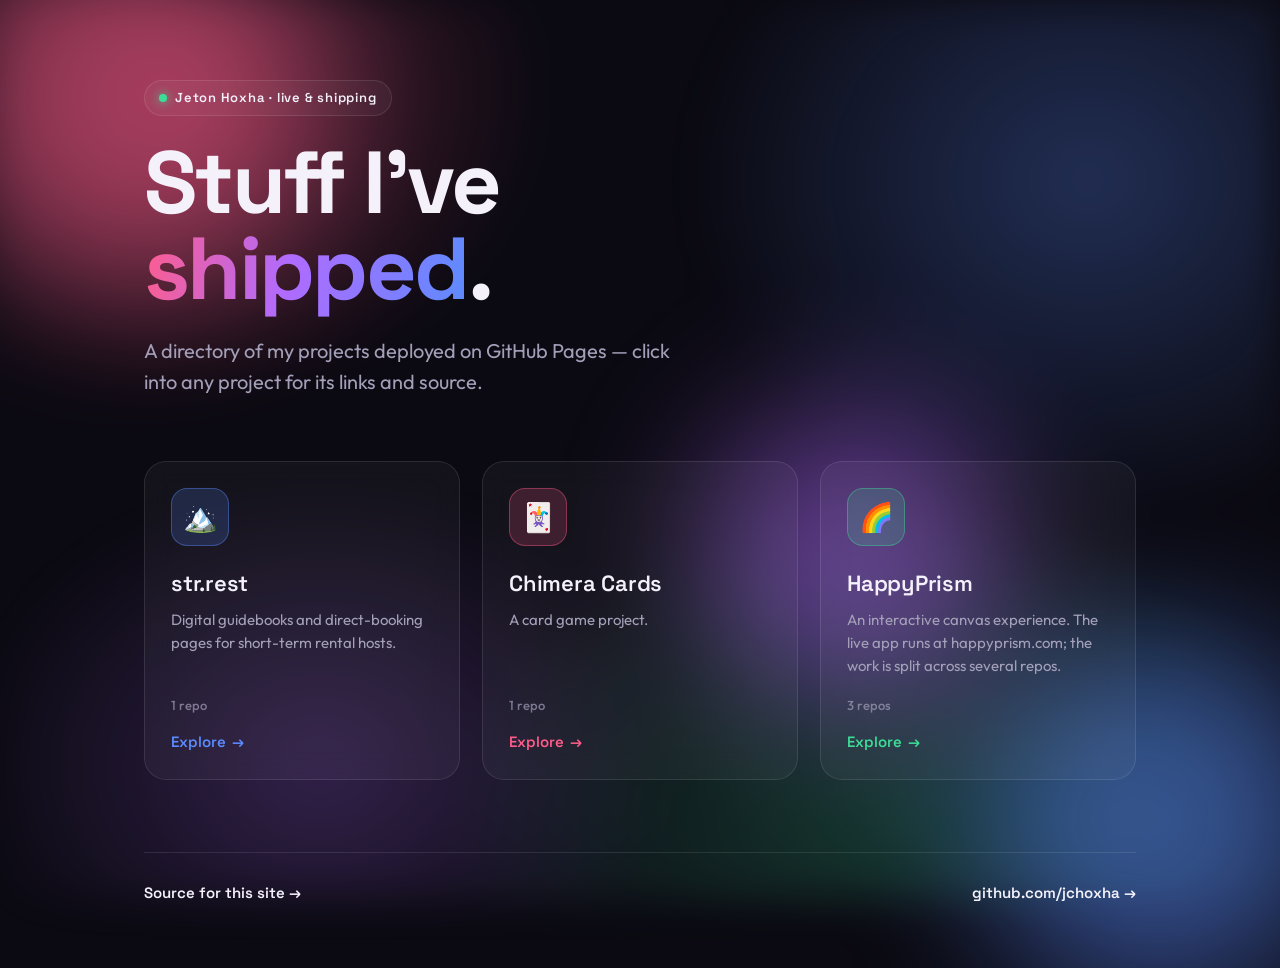
==== commit 66d6bcad: "Add footer link to this directory site's own repo Co-Authored-By: Claude Opus 4.8 <noreply@anthropic" ====
--- a/index.html
+++ b/index.html
@@ -100,7 +100,7 @@
     </main>
 
     <footer>
-      <span>Hosted on GitHub Pages ⚡</span>
+      <a href="https://github.com/jchoxha/jchoxha.github.io" target="_blank" rel="noopener">Source for this site →</a>
       <a href="https://github.com/jchoxha" target="_blank" rel="noopener">github.com/jchoxha →</a>
     </footer>
   </div>
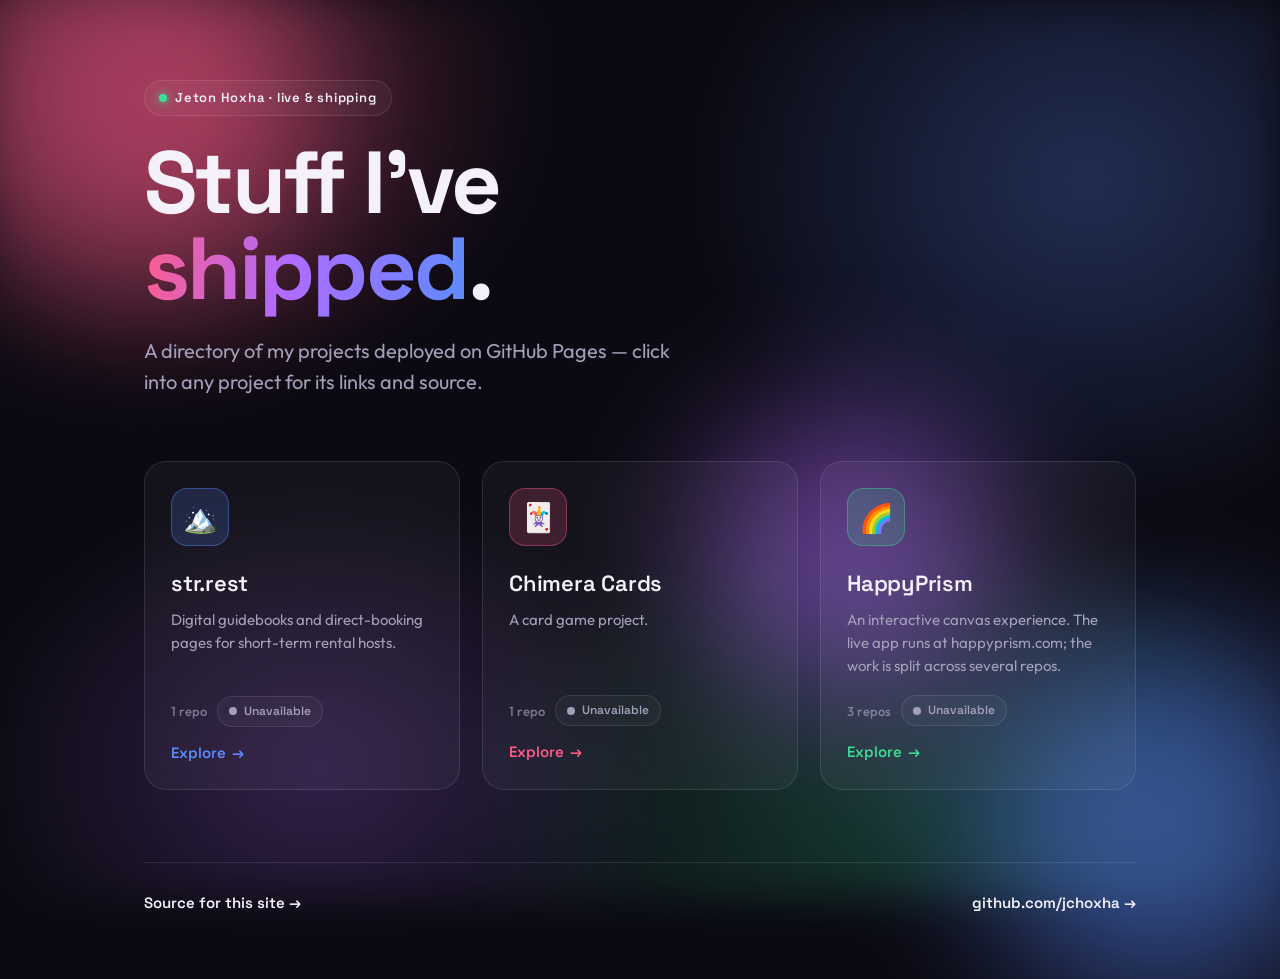
==== commit f2095b07: "Add live build tracker for every repo - New buildstatus.js reads latest GitHub Actions run per repo " ====
--- a/index.html
+++ b/index.html
@@ -68,7 +68,8 @@
       font-size: 22px; font-weight: 600; letter-spacing: -0.01em;
     }
     .card-desc { font-size: 15px; color: var(--muted); margin-top: 8px; flex: 1; }
-    .card-meta { font-size: 13px; font-weight: 500; color: var(--muted); opacity: 0.7; margin-top: 18px; }
+    .card-meta { display: flex; align-items: center; gap: 10px; flex-wrap: wrap; font-size: 13px; font-weight: 500; color: var(--muted); margin-top: 18px; }
+    .card-meta .repos { opacity: 0.7; }
     .card-cta {
       margin-top: 14px;
       font-family: "Space Grotesk", sans-serif;
@@ -106,6 +107,7 @@
   </div>
 
   <script src="projects.js"></script>
+  <script src="buildstatus.js"></script>
   <script>
     const grid = document.getElementById("sites");
     grid.innerHTML = PROJECTS.map((p, i) => {
@@ -113,14 +115,22 @@
       const repoCount = 1 + (p.repos ? p.repos.length : 0);
       const meta = repoCount > 1 ? `${repoCount} repos` : "1 repo";
       return `
-      <a class="card" style="--card-color:${color};" href="project.html?p=${encodeURIComponent(p.id)}">
+      <a class="card" data-id="${p.id}" style="--card-color:${color};" href="project.html?p=${encodeURIComponent(p.id)}">
         <div class="card-emoji">${p.emoji || "🔗"}</div>
         <div class="card-title">${p.title}</div>
         <div class="card-desc">${p.desc || ""}</div>
-        <div class="card-meta">${meta}</div>
+        <div class="card-meta"><span class="repos">${meta}</span><span class="card-build"></span></div>
         <div class="card-cta">Explore <span class="arrow">→</span></div>
       </a>`;
     }).join("");
+
+    // Live build status for each project's main repo.
+    PROJECTS.forEach(p => {
+      const slot = grid.querySelector(`.card[data-id="${p.id}"] .card-build`);
+      const primary = projectRepos(p)[0];
+      if (!slot || !primary) return;
+      fetchBuildStatus(primary.owner, primary.name).then(s => { slot.innerHTML = buildPillHTML(s); });
+    });
   </script>
 </body>
 </html>
--- a/styles.css
+++ b/styles.css
@@ -118,3 +118,46 @@
   background: var(--accent); color: #0b0a12; border-color: transparent;
 }
 .btn.primary .ext { opacity: 0.85; }
+
+/* Build status pill */
+.build-pill {
+  display: inline-flex; align-items: center; gap: 7px;
+  font-family: "Space Grotesk", sans-serif; font-size: 12px; font-weight: 600;
+  padding: 5px 11px; border-radius: 999px;
+  border: 1px solid var(--border); background: rgba(255, 255, 255, 0.03);
+  color: var(--s, var(--muted)); white-space: nowrap;
+}
+.build-pill .bdot {
+  width: 8px; height: 8px; border-radius: 50%; flex: none;
+  background: var(--s, var(--muted));
+}
+.build-pill.live .bdot {
+  box-shadow: 0 0 8px var(--s, var(--muted));
+  animation: pulse 1.1s ease-in-out infinite;
+}
+
+/* Build rows on project pages */
+.build-updated { font-family: "Outfit", sans-serif; font-size: 12px; font-weight: 400; color: var(--muted); text-transform: none; letter-spacing: 0; margin-left: 10px; }
+.refresh-btn {
+  font-family: "Space Grotesk", sans-serif; font-size: 12px; font-weight: 600;
+  color: var(--muted); background: var(--card); border: 1px solid var(--border);
+  border-radius: 999px; padding: 4px 12px; margin-left: 10px; cursor: pointer;
+  transition: border-color 0.2s ease, color 0.2s ease;
+}
+.refresh-btn:hover { border-color: var(--accent); color: var(--text); }
+.build-list { display: flex; flex-direction: column; gap: 12px; }
+.build-row {
+  display: flex; align-items: center; flex-wrap: wrap; gap: 12px;
+  background: var(--card); border: 1px solid var(--border);
+  border-radius: 14px; padding: 16px 18px; backdrop-filter: blur(14px);
+}
+.build-repo { font-family: "Space Grotesk", sans-serif; font-weight: 600; font-size: 15px; min-width: 120px; }
+.build-slot { display: inline-flex; align-items: center; gap: 12px; flex-wrap: wrap; flex: 1; }
+.build-detail { font-size: 13px; color: var(--muted); }
+.build-detail .sha { font-family: "Space Grotesk", sans-serif; opacity: 0.8; }
+.build-link {
+  margin-left: auto; font-family: "Space Grotesk", sans-serif; font-weight: 600;
+  font-size: 13px; color: var(--muted); text-decoration: none; white-space: nowrap;
+  transition: color 0.2s ease;
+}
+.build-link:hover { color: var(--accent); }
